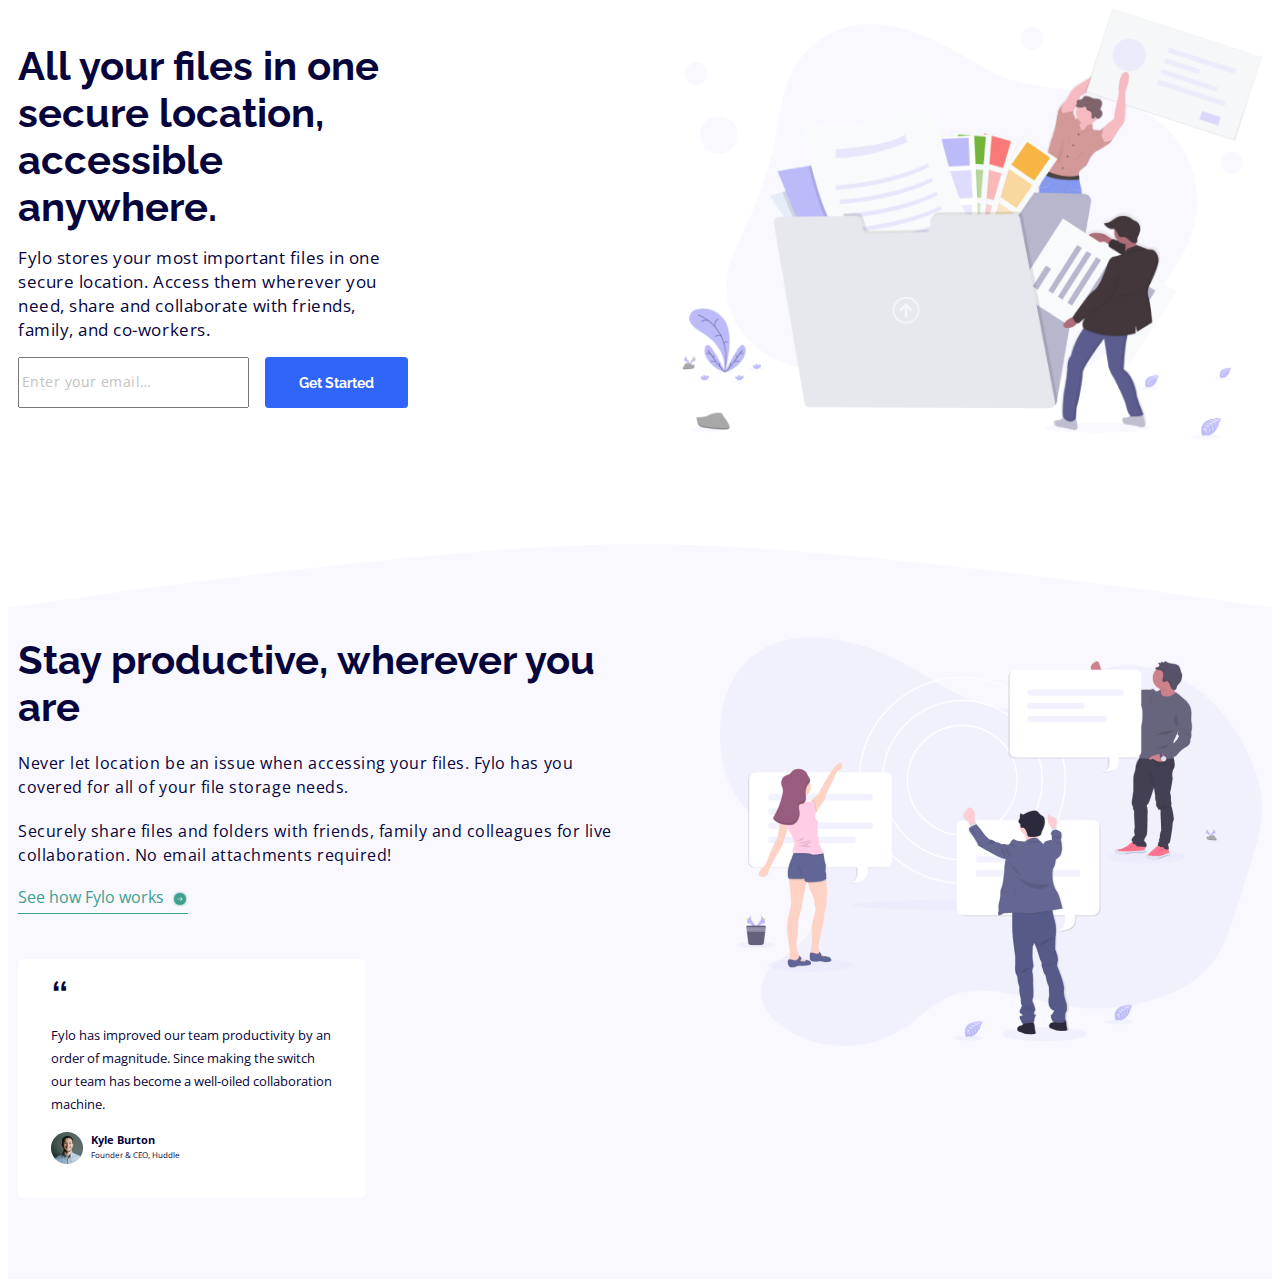
==== index.html @ bfa0b504 "Muraz's change" ====
<!DOCTYPE html>
<html lang="en">

<head>
    <meta charset="UTF-8">
    <meta name="viewport" content="width=device-width, initial-scale=1.0">
    <link rel="stylesheet" href="css/style.css">
    <link rel="preconnect" href="https://fonts.googleapis.com">
    <link rel="preconnect" href="https://fonts.gstatic.com" crossorigin>
    <link
        href="https://fonts.googleapis.com/css2?family=Nunito+Sans:ital,opsz,wght@0,6..12,200..1000;1,6..12,200..1000&family=Open+Sans:wght@300..800&family=Raleway:ital,wght@0,100..900;1,100..900&display=swap"
        rel="stylesheet">
    <title>Document</title>
</head>

<body>
    <section class="access">
        <div class="text_side">
            <div class="heading">
                All your files in one secure location, accessible anywhere.
            </div>
            <div class="text">Fylo stores your most important files in one secure location. Access them wherever you
                need, share and collaborate with friends, family, and co-workers.</div>
            <div class="email_button">
                <input type="email" name="" id="" placeholder="Enter your email…">
                <button>Get Started</button>
            </div>
        </div>
        <div class="pic_side"><img src="img/access.png" alt="access"></div>
    </section>
    <section class="productive">
        <div class="text_side">
            <div class="heading">Stay productive, wherever you are</div>
            <div class="text1">Never let location be an issue when accessing your files. Fylo has you covered for all
                of your file storage needs.</div>
            <div class="text2">Securely share files and folders with friends, family and colleagues for live
                collaboration. No email attachments required!</div>
            <div class="link"><a href="">
                    <p>See how Fylo works </p><img src="img/direction.svg" alt="">
                </a></div>
            <div class="comment_custom">
                <div class="quotation_mark">“</div>
                <div class="text">Fylo has improved our team productivity by an order of magnitude. Since making the
                    switch our team has become a well-oiled collaboration machine.</div>
                <div class="custom_info">
                    <div class="custom_pic"><img src="img/man.png" alt="man"></div>
                    <div class="name_duty">
                        <div class="name_surname">Kyle Burton</div>
                        <div class="duty">Founder & CEO, Huddle</div>
                    </div>
                </div>
            </div>
        </div>
        <div class="pic_side"><img src="img/productive.png" alt=""></div>
    </section>
</body>

</html>
---- css/style.css ----
.access{
    padding: 0 80px 164px 80px;
    display: flex;
    justify-content: space-between;
    align-items: center;
}

.access>.text_side{
    display: flex;
    flex-direction: column;
    gap: 15px;
    max-width: 490px;
}

.access>.text_side>.heading{
    font-family: "Raleway", sans-serif;
    font-weight: 700;
    font-size: 40px;
    line-height: 46.96px;
    color: #07043B;
}

.access>.text_side > .text{
    font-family: "Open Sans", sans-serif;
    font-weight: 400;
    font-size: 17px;
    line-height: 24px;
    letter-spacing: 0.53px;
    color: #07043B;
}
.email_button{
    display: flex;
    gap: 16px;
}
.email_button > input{
    width: 320px;
    height: 45px;
}

.email_button > input::placeholder{
    color: #C2C2C2;
    font-family: "Open Sans", sans-serif;
    font-weight: 400;
    font-size: 14px;
    line-height: 19.07px;
    letter-spacing: 0.44px;
}

.email_button > button{
    cursor: pointer;
    color: #FFFFFF;
    width: 200px;
    font-family: "Raleway", sans-serif;
    font-weight: 700;
    font-size: 14px;
    line-height: 16.44px;
    background-color: #2F65F8;
    border-radius: 3.13px;
    border: solid #2F65F8 1px;
}



.productive{
    padding: 178px 80px 107px 80px;
    background-image: url("/img/background.png");
    background-repeat: no-repeat;
    background-size: cover;
    display: flex;
    justify-content: space-between;
    gap: 140px;
}

.productive> .text_side{
    display: flex;
    flex-direction: column;
    gap: 20px;
}

.productive> .text_side> .heading{
    color:#07043B;
    font-family: "Raleway", sans-serif;
    font-weight: 700;
    font-size: 40px;
    line-height: 46.96px;
}

.productive>.text_side > .text1, .text2{
    font-family: "Open Sans", sans-serif;
    font-weight: 400;
    font-size: 16px;
    line-height: 24px;
    letter-spacing: 0.53px;
    color: #07043B;
}

.productive>.text_side >.link{
    width: max-content;
    border-bottom: solid 1px #3DA08F;
}
.productive>.text_side >.link:hover{
    border-bottom: solid 1px #71DFCC;
}

.link> a{
    font-family: "Open Sans", sans-serif;
    font-weight: 400;
    font-size: 16px;
    display: flex;
    align-items: center;
    gap: 8px;
    color: #3DA08F;
    text-decoration: none;
    line-height: 21.79px;
}

.link> a:hover{
    color: #71DFCC;
}
.link> a>p{
    margin-top: 0;
    margin-bottom: 5px;
}

.link> a>img{
    margin-bottom: 3px;
}
.comment_custom{
    background-color: #FFFFFF;
    padding: 30px 33px;
    width: 281px;
    border-radius: 5px;
    display: flex;
    flex-direction: column;
    gap: 16px;
    margin-top: 25px;
}
.quotation_mark{
    font-family: "Nunito Sans", sans-serif;
    font-weight: 400;
    font-size: 45px;
    line-height: 19px;
    color: #07043B;
}

.comment_custom > .text{
    font-family: "Open Sans", sans-serif;
    font-weight: 400;
    font-size: 13px;
    line-height: 23px;
    color: #07043B;
}

.custom_info{
    display: flex;
    gap: 8px;
}

.name_surname{
    font-family: "Open Sans", sans-serif;
    font-weight: 700;
    font-size: 11px;
    line-height: 14.98pxpx;
    color: #07043B;
}

.duty{
    font-family: "Open Sans", sans-serif;
    font-weight: 400;
    font-size: 8px;
    line-height: 15px;
    color: #07043B;
}

@media only screen and (max-width: 1280px){
    .access{
        padding: 0 10px 100px 10px;
    }
    .access>.text_side{
        max-width: 390px;
    }
    .access > .pic_side >img{
        max-width: 583px;
    }
    .productive{
        padding: 93px 10px 81px 10px;
        gap: 85px;
    }
}
@media only screen and (max-width: 1024px){
    .access{
        padding: 98px 27px 164px 27px;
        display: flex;
        flex-direction: column-reverse;
        gap: 55px;
        align-items: center;
    }
    .access>.text_side{
        text-align: center;
    }
    .access>.text_side>.heading{
        font-size: 24px;
        line-height: 36px;
    }
    .access>.text_side > .text{
        font-size: 14px;
        line-height: 21px;
    }
    .email_button{
        display: flex;
        flex-direction: column;
        gap: 16px;
    }
    .email_button > input{
        width: 100%;
        height: 40px;
    }
    .email_button > button{
        width: 102%;
        height: 40px;
    }
    .pic_side{
        width: 100%;
        display: flex;
        justify-content: center;
    }

    .access > .pic_side >img{
        width: 100%;
    }
    .productive{
        background-size: contain;
        padding: 93px 27px 81px 27px;
        flex-direction: column-reverse;
        gap: 87px;
    }
    .productive> .text_side> .heading{
        font-size: 16px;
        line-height: 24px;
    }
    .productive>.text_side > .text1, .text2{
        font-size: 14px;
        line-height: 21px;
        color: #615F7E;
    }
    .link> a{
        font-size: 12px;
        display: flex;
        align-items: center;
        gap: 8px;
        line-height: 16.34px;
    }
    .comment_custom{
        padding: 26px 12.84px 18.62px 25.96px;
        width: max-content;
        gap: 16px;
        margin-top: 25px;
    }
    .quotation_mark{
        font-size: 35.39px;
    }
    .comment_custom > .text{
        width: 246px;
        font-size: 10px;
        line-height: 18px;
    }
    .name_surname{
        font-size: 9px;
        line-height: 12.26px;
    }
    .duty{
        font-size: 6px;
        line-height: 11.8px;
    }
}
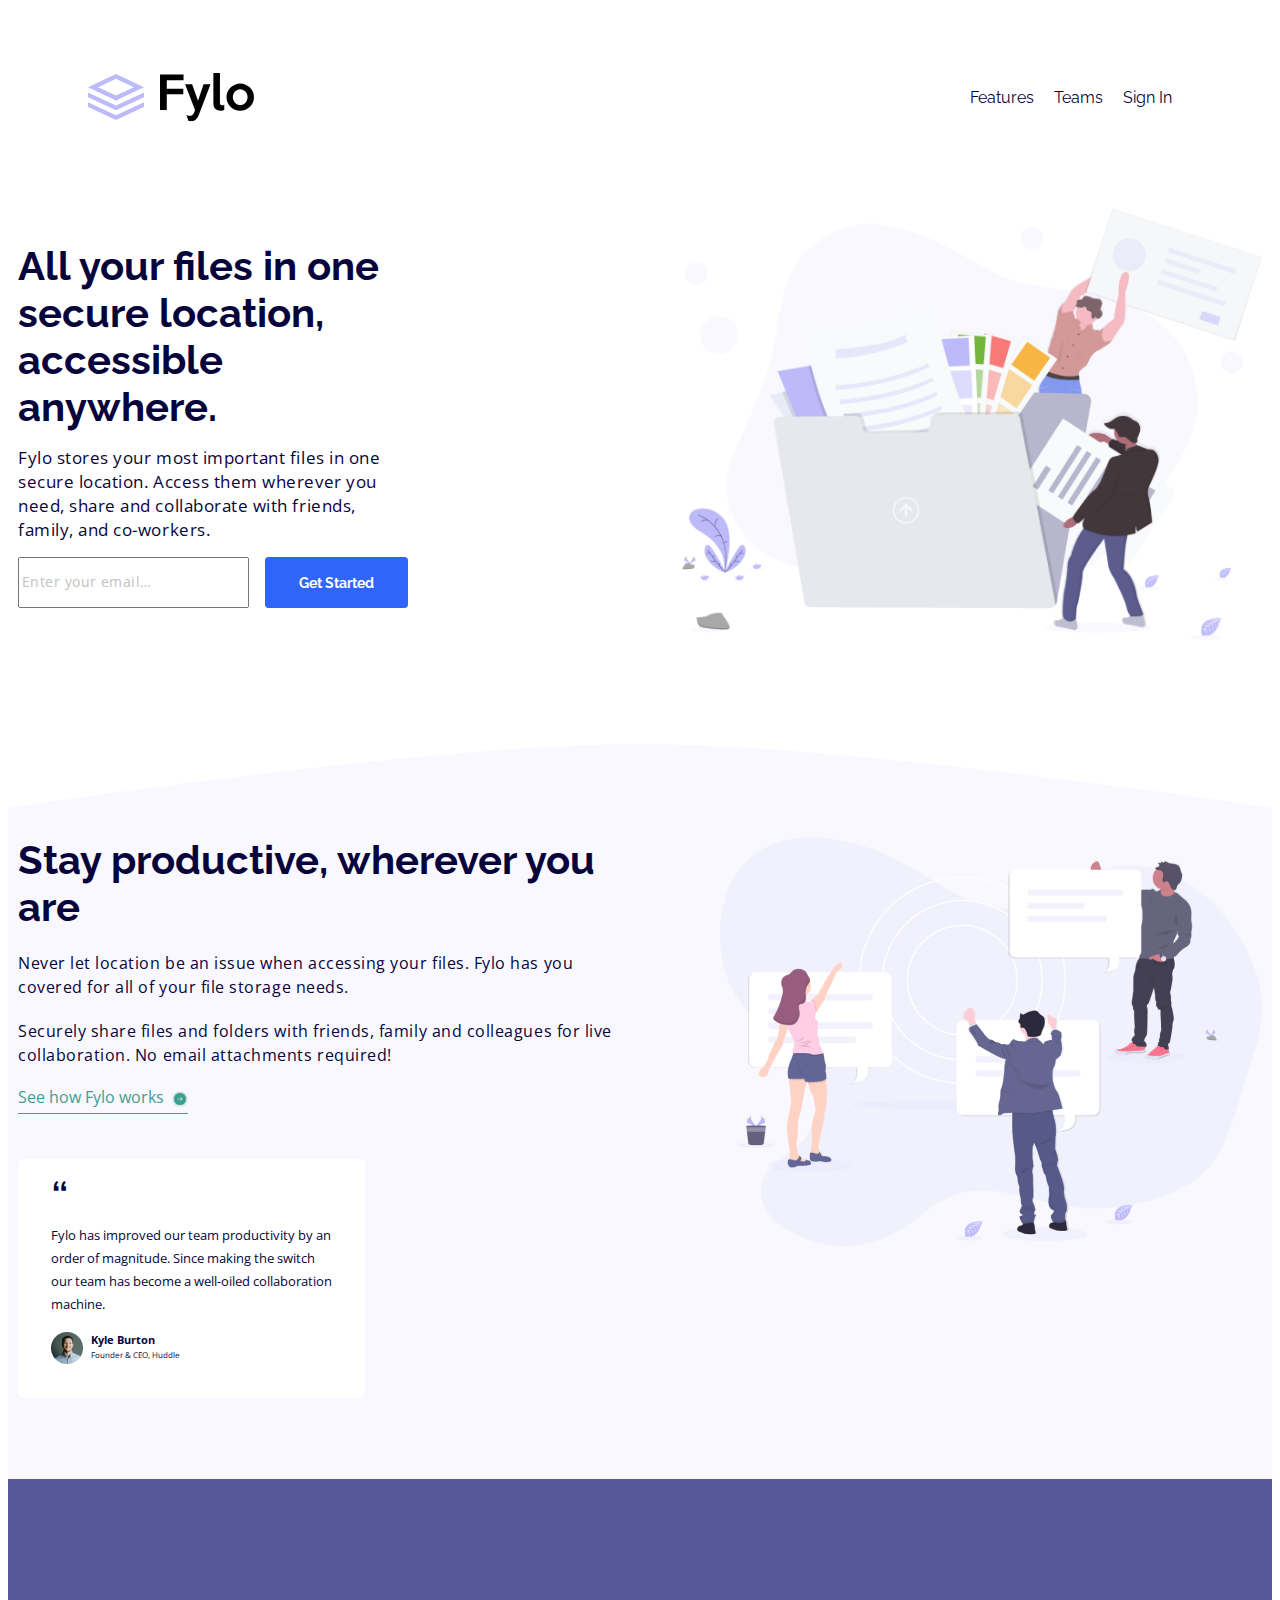
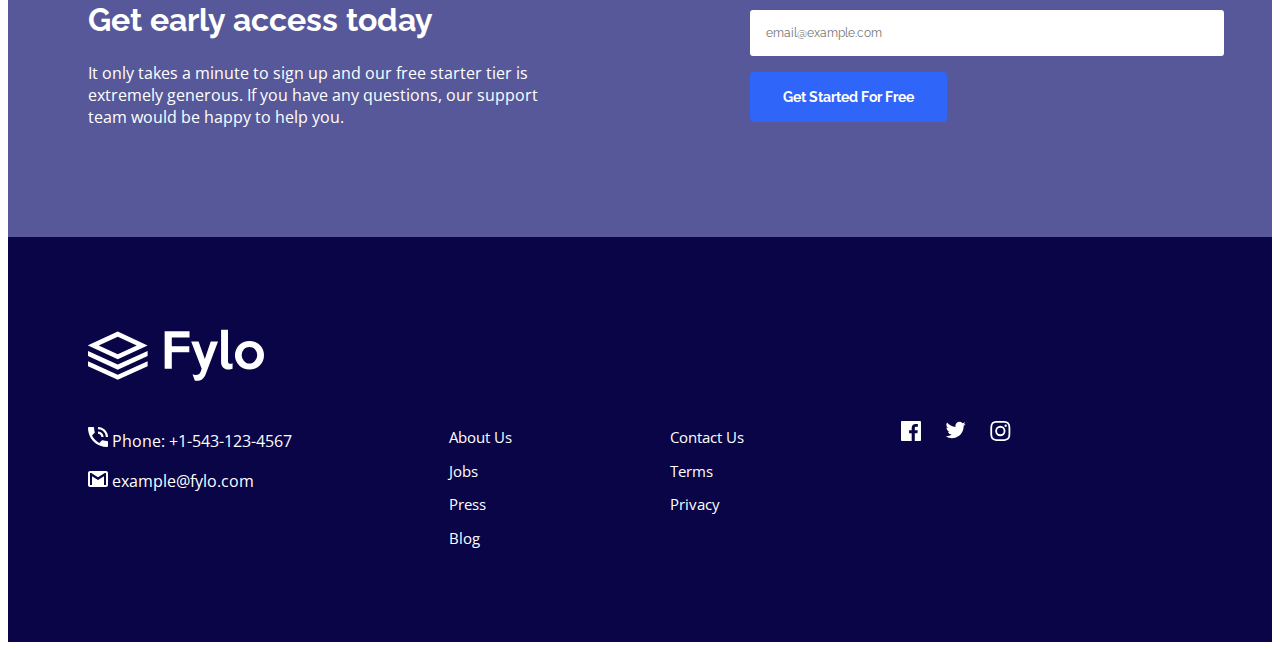
==== commit be320726: "finaly changes" ====
--- a/index.html
+++ b/index.html
@@ -14,6 +14,18 @@
 </head>
 
 <body>
+     <!-- header  -->
+    <header>
+        <div class="logo">
+          <img src="img/Group 5.svg" alt="Logo">
+        </div>
+        <nav>
+          <a href="#">Features</a>
+          <a href="#">Teams</a>
+          <a href="#">Sign In</a>
+        </nav>
+    </header>
+     <!-- All your files in one secure location, accessible anywhere.  -->
     <section class="access">
         <div class="text_side">
             <div class="heading">
@@ -28,6 +40,7 @@
         </div>
         <div class="pic_side"><img src="img/access.png" alt="access"></div>
     </section>
+    <!--  Stay productive, wherever you are  -->
     <section class="productive">
         <div class="text_side">
             <div class="heading">Stay productive, wherever you are</div>
@@ -53,6 +66,66 @@
         </div>
         <div class="pic_side"><img src="img/productive.png" alt=""></div>
     </section>
+    <!-- Get early access today -->
+    <section class="early">
+        <div class="early__container">
+          <div class="early__text">
+            <h1>Get early access today</h1>
+            <p>
+              It only takes a minute to sign up and our free starter tier is extremely generous. If you have any
+              questions, our support team would be happy to help you.
+            </p>
+          </div>
+          <div class="early__input">
+            <form action="#" method="post">
+              <input type="text" name="email" placeholder="email@example.com">
+              <button type="submit" class="button">Get Started For Free</button>
+            </form>
+          </div>
+        </div>
+      </section>
+     <!-- footer  -->
+    <footer class="footer">
+        <div class="footer__logo">
+          <a href="#">
+            <img src="img/logo.svg" alt="Fylo logo">
+          </a>
+        </div>
+        <div class="container container--pall">
+          <div class="footer__info">
+            <div class="footer__contact">
+              <div>
+                <img src="img/icon-phone.svg" alt="icon-phone" width="20px" height="auto"> Phone: +1-543-123-4567
+              </div>
+              <div>
+                <img src="img/icon-email.svg" alt="icon-email" width="20px" height="auto"> example@fylo.com
+              </div>
+            </div>
+            <div class="footer__links col1">
+              <a href="#">About Us</a>
+              <a href="#">Jobs</a>
+              <a href="#">Press</a>
+              <a href="#">Blog</a>
+            </div>
+            <div class="footer__links col2">
+              <a href="#">Contact Us</a>
+              <a href="#">Terms</a>
+              <a href="#">Privacy</a>
+            </div>
+            <div class="footer__social">
+              <a href="#">
+                <img src="img/icon-facebook.svg" alt="icon-facebook">
+              </a>
+              <a href="#">
+                <img src="img/icon-twitter.svg" alt="icon-twitter">
+              </a>
+              <a href="#">
+                <img src="img/icon-instagram.svg" alt="icon-instagram">
+              </a>
+            </div>
+          </div>
+        </div>
+    </footer>
 </body>
 
 </html>--- a/css/style.css
+++ b/css/style.css
@@ -1,3 +1,42 @@
+/* header */
+
+header {
+    background-color: white;
+    padding: 65px 80px 86px;
+    display: flex;
+    justify-content: space-between;
+    align-items: center;
+}
+
+.logo {
+    font-size: 2rem;
+    display: flex;
+    align-items: center;
+    margin-right: auto; 
+}
+
+.logo img {
+    width: 100%;
+    height: auto;
+    margin-right: 10px;
+}
+
+nav {
+    display: flex;
+    margin-left: auto; 
+}
+
+nav a {
+    font-family: "Raleway", sans-serif;
+    font-weight: 400;
+    font-size: 16px;
+    text-decoration: none;
+    color: #07043B;
+    margin-right: 20px;
+}
+
+/* All your files in one secure location, accessible anywhere. */
+
 .access{
     padding: 0 80px 164px 80px;
     display: flex;
@@ -57,9 +96,14 @@
     background-color: #2F65F8;
     border-radius: 3.13px;
     border: solid #2F65F8 1px;
-}
-
-
+    transition: background-color 0.3s ease-in-out, color 0.3s ease-in-out;
+}
+
+.email_button > button:hover{
+    background-color: #6C9BFF;
+}
+
+/* Stay productive, wherever you are */
 
 .productive{
     padding: 178px 80px 107px 80px;
@@ -172,7 +216,136 @@
     color: #07043B;
 }
 
+/* Get early access today */
+
+.early {
+    background-color: #575899;
+    color: #fff;
+    text-align: center;
+    padding: 100px 80px 85px;
+    bottom: 0;
+    margin-block-start: auto;
+}
+.early__container {
+    display: flex;
+    justify-content: space-between;
+    align-items: center;
+    max-width: 100%;
+}
+
+.early__text {
+    text-align: left;
+    color: #fff;
+    
+    flex:1;
+    margin-right: 1rem;
+    max-width: 487px;
+}
+
+.early__text h1 {
+    font-family: "Raleway", sans-serif;
+    font-size: 32px;
+    margin-bottom: 1.5rem;
+}
+
+.early__text p {
+    font-family: "Open Sans", sans-serif;
+    font-size: 16px;
+    margin-bottom: 1.5rem;
+}
+
+.early__input {
+    display: flex;
+    flex-direction: column;
+    width: 40%;
+}
+
+.early__input input {
+    font-family: "Raleway", sans-serif;
+    font-weight: 400;
+    font-size: 12px;
+    outline: none;
+    border: none;
+    margin-bottom: 1rem;
+    padding: 1rem;
+    width: 100%;
+    height:30% ;
+    border-radius: 3px;
+}
+
+.early__input .button {
+    display: flex;
+    padding: 1rem 2rem;
+    background-color: #2F65F8;
+    color: #fff;
+    font-family: "Raleway", sans-serif;
+    font-size: 14px;
+    font-weight: 700;
+    text-decoration: none;
+    text-align: center;
+    border-radius: 3.13px;
+    border: solid #2F65F8 1px;
+    transition: background-color 0.3s ease-in-out, color 0.3s ease-in-out;
+}
+
+.early__input .button:hover {
+    background-color: #6C9BFF;
+    color: #fff;
+}
+
+/* footer */
+
+.footer {
+    background-color: #090546; 
+    padding: 92px 261px 86px 80px
+}
+.footer__logo{
+    margin-bottom: 36px;
+}
+.footer__info {
+    display: flex;
+    justify-content: space-between;
+    gap: 1rem;
+}
+.footer__contact {
+    display: flex;
+    flex-direction: column ;
+    line-height: 2.50rem;
+    color: #fff;
+    font-family: "Open Sans", sans-serif;
+    font-weight: 400;
+    font-size: 16px;
+}
+.footer__links {
+    font-family: "Open Sans", sans-serif;
+    font-weight: 400;
+    font-size: 16px;
+    display: flex;
+    flex-direction: column;
+    font-size: 0.9375rem;
+}
+.footer__links a {
+    line-height: 2.25 ;
+    color: white;
+    transition: color 250ms ease-in-out;
+    text-decoration:none;
+}
+.footer__links a:hover {
+    color: #6C9BFF;
+}
+.footer__social {
+    display: flex;
+    justify-content: center; 
+}
+.footer__social a:hover img {
+    filter: invert(50%) sepia(50%) saturate(5220%) hue-rotate(214deg) brightness(103%) contrast(101%);
+}
+.footer__social a:not(:last-child) {
+    margin-right: 1.5rem;
+}
+
 @media only screen and (max-width: 1280px){
+    /* All your files in one secure location, accessible anywhere. */
     .access{
         padding: 0 10px 100px 10px;
     }
@@ -182,12 +355,19 @@
     .access > .pic_side >img{
         max-width: 583px;
     }
+    /* Stay productive, wherever you are */
     .productive{
         padding: 93px 10px 81px 10px;
         gap: 85px;
     }
 }
 @media only screen and (max-width: 1024px){
+    /* header */
+    header {
+        padding: 60px 27px 70px;
+    }
+
+    /* All your files in one secure location, accessible anywhere. */
     .access{
         padding: 98px 27px 164px 27px;
         display: flex;
@@ -228,6 +408,9 @@
     .access > .pic_side >img{
         width: 100%;
     }
+
+    /* Stay productive, wherever you are */
+
     .productive{
         background-size: contain;
         padding: 93px 27px 81px 27px;
@@ -272,4 +455,41 @@
         font-size: 6px;
         line-height: 11.8px;
     }
+
+    /* Get early access today */
+
+    .early__container {
+        flex-direction: column;
+        align-items:center;
+        text-align: center;
+    }
+
+    .early__text {
+        max-width: 100%;
+        text-align: center;
+        margin: 0;
+        
+    }
+    .early__input{
+        width: 390px;
+
+        margin-bottom: 1rem; 
+    }
+    .early__input .button{
+        width: 108%;
+    }
+
+    /* footer */
+
+    .footer__info {
+      flex-direction: column;
+      margin-right: 0;
+    }
+      .footer__contact {
+      margin-bottom: 1rem;
+    }
+    .footer__social {
+      justify-content: center; 
+      margin-top: 1rem; 
+    }
 }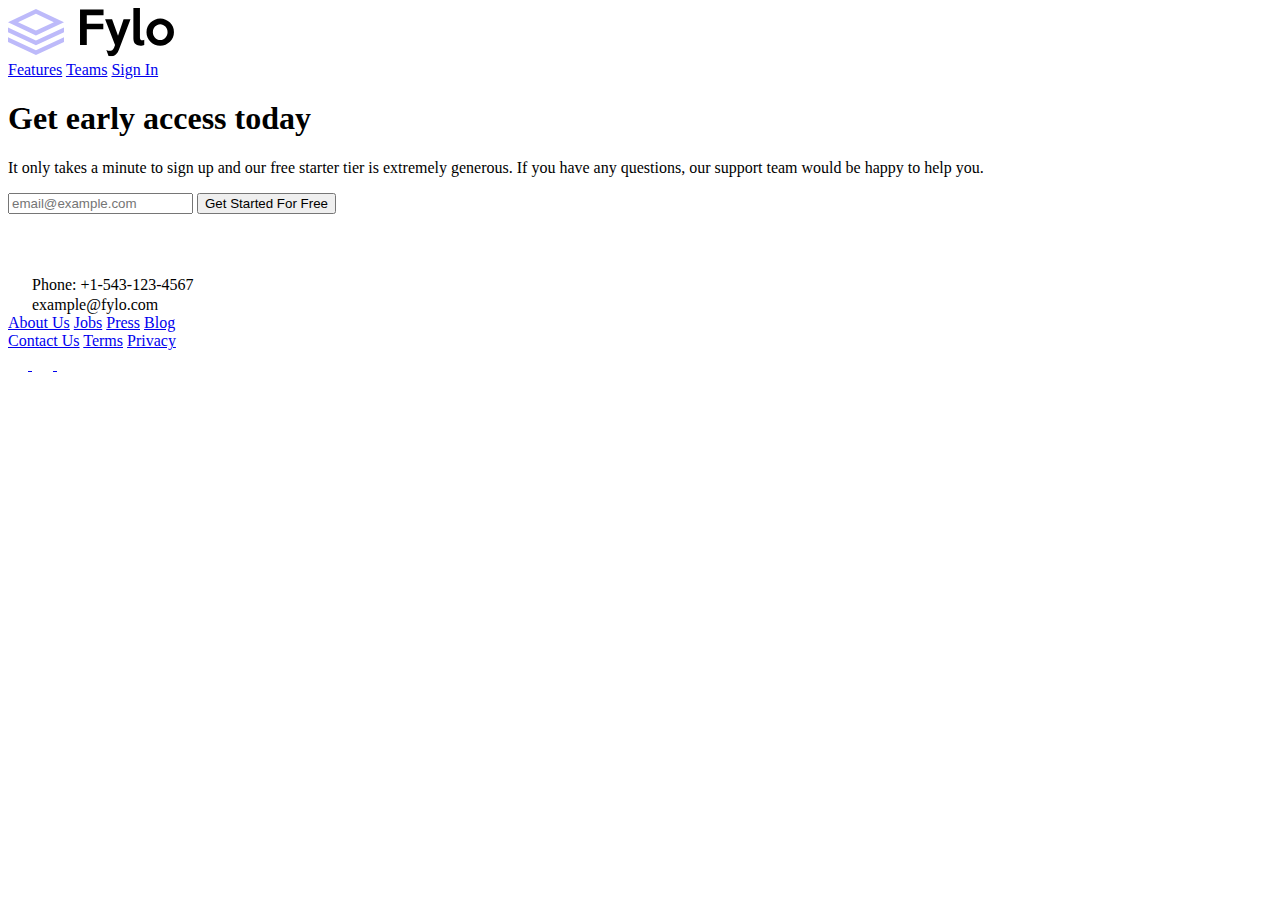
==== commit a6701b3b: "Update index.html" ====
--- a/index.html
+++ b/index.html
@@ -1,131 +1,79 @@
-<!DOCTYPE html>
-<html lang="en">
-
-<head>
-    <meta charset="UTF-8">
-    <meta name="viewport" content="width=device-width, initial-scale=1.0">
-    <link rel="stylesheet" href="css/style.css">
-    <link rel="preconnect" href="https://fonts.googleapis.com">
-    <link rel="preconnect" href="https://fonts.gstatic.com" crossorigin>
-    <link
-        href="https://fonts.googleapis.com/css2?family=Nunito+Sans:ital,opsz,wght@0,6..12,200..1000;1,6..12,200..1000&family=Open+Sans:wght@300..800&family=Raleway:ital,wght@0,100..900;1,100..900&display=swap"
-        rel="stylesheet">
-    <title>Document</title>
-</head>
-
-<body>
-     <!-- header  -->
-    <header>
-        <div class="logo">
-          <img src="img/Group 5.svg" alt="Logo">
-        </div>
-        <nav>
-          <a href="#">Features</a>
-          <a href="#">Teams</a>
-          <a href="#">Sign In</a>
-        </nav>
-    </header>
-     <!-- All your files in one secure location, accessible anywhere.  -->
-    <section class="access">
-        <div class="text_side">
-            <div class="heading">
-                All your files in one secure location, accessible anywhere.
-            </div>
-            <div class="text">Fylo stores your most important files in one secure location. Access them wherever you
-                need, share and collaborate with friends, family, and co-workers.</div>
-            <div class="email_button">
-                <input type="email" name="" id="" placeholder="Enter your email…">
-                <button>Get Started</button>
-            </div>
-        </div>
-        <div class="pic_side"><img src="img/access.png" alt="access"></div>
-    </section>
-    <!--  Stay productive, wherever you are  -->
-    <section class="productive">
-        <div class="text_side">
-            <div class="heading">Stay productive, wherever you are</div>
-            <div class="text1">Never let location be an issue when accessing your files. Fylo has you covered for all
-                of your file storage needs.</div>
-            <div class="text2">Securely share files and folders with friends, family and colleagues for live
-                collaboration. No email attachments required!</div>
-            <div class="link"><a href="">
-                    <p>See how Fylo works </p><img src="img/direction.svg" alt="">
-                </a></div>
-            <div class="comment_custom">
-                <div class="quotation_mark">“</div>
-                <div class="text">Fylo has improved our team productivity by an order of magnitude. Since making the
-                    switch our team has become a well-oiled collaboration machine.</div>
-                <div class="custom_info">
-                    <div class="custom_pic"><img src="img/man.png" alt="man"></div>
-                    <div class="name_duty">
-                        <div class="name_surname">Kyle Burton</div>
-                        <div class="duty">Founder & CEO, Huddle</div>
-                    </div>
-                </div>
-            </div>
-        </div>
-        <div class="pic_side"><img src="img/productive.png" alt=""></div>
-    </section>
-    <!-- Get early access today -->
-    <section class="early">
-        <div class="early__container">
-          <div class="early__text">
-            <h1>Get early access today</h1>
-            <p>
-              It only takes a minute to sign up and our free starter tier is extremely generous. If you have any
-              questions, our support team would be happy to help you.
-            </p>
-          </div>
-          <div class="early__input">
-            <form action="#" method="post">
-              <input type="text" name="email" placeholder="email@example.com">
-              <button type="submit" class="button">Get Started For Free</button>
-            </form>
-          </div>
-        </div>
-      </section>
-     <!-- footer  -->
-    <footer class="footer">
-        <div class="footer__logo">
-          <a href="#">
-            <img src="img/logo.svg" alt="Fylo logo">
-          </a>
-        </div>
-        <div class="container container--pall">
-          <div class="footer__info">
-            <div class="footer__contact">
-              <div>
-                <img src="img/icon-phone.svg" alt="icon-phone" width="20px" height="auto"> Phone: +1-543-123-4567
-              </div>
-              <div>
-                <img src="img/icon-email.svg" alt="icon-email" width="20px" height="auto"> example@fylo.com
-              </div>
-            </div>
-            <div class="footer__links col1">
-              <a href="#">About Us</a>
-              <a href="#">Jobs</a>
-              <a href="#">Press</a>
-              <a href="#">Blog</a>
-            </div>
-            <div class="footer__links col2">
-              <a href="#">Contact Us</a>
-              <a href="#">Terms</a>
-              <a href="#">Privacy</a>
-            </div>
-            <div class="footer__social">
-              <a href="#">
-                <img src="img/icon-facebook.svg" alt="icon-facebook">
-              </a>
-              <a href="#">
-                <img src="img/icon-twitter.svg" alt="icon-twitter">
-              </a>
-              <a href="#">
-                <img src="img/icon-instagram.svg" alt="icon-instagram">
-              </a>
-            </div>
-          </div>
-        </div>
-    </footer>
-</body>
-
-</html>+<!DOCTYPE html>
+<html lang="en">
+<head>
+  <meta charset="UTF-8">
+  <meta name="viewport" content="width=device-width, initial-scale=1.0">
+  <title> Fylo landing page</title>
+  <link rel="stylesheet" href="footer.css">
+  <header>
+    <div class="logo">
+      <img src="img/Group 5.svg" alt="Logo">
+    </div>
+    <nav>
+      <a href="#">Features</a>
+      <a href="#">Teams</a>
+      <a href="#">Sign In</a>
+    </nav>
+    </header>
+</head>
+<body>
+  <section class="access">
+    <div class="access__container">
+      <div class="access__text">
+        <h1>Get early access today</h1>
+        <p>
+          It only takes a minute to sign up and our free starter tier is extremely generous. If you have any 
+          questions, our support team would be happy to help you.
+        </p>
+      </div>
+      <div class="access__input">
+        <form action="process_form.php" method="post">
+          <input type="text" name="email" placeholder="email@example.com">
+          <button type="submit" class="button">Get Started For Free</button>
+        </form>
+      </div> 
+    </div>
+  </section>
+    </body>
+    <footer class="footer">
+      <div class="footer__logo">
+        <a href="#">
+          <img src="img/logo.svg" alt="Fylo logo">
+        </a>
+      </div>
+      <div class="container container--pall">
+        <div class="footer__info">
+          <div class="footer__contact">
+            <div>
+             <img src="img/icon-phone.svg" alt="icon-phone" width="20px" height="auto"> Phone: +1-543-123-4567
+            </div>
+            <div>
+             <img src="img/icon-email.svg" alt="icon-email" width="20px" height="auto">  example@fylo.com
+            </div>
+          </div>
+          <div class="footer__links col1">
+            <a href="#">About Us</a>
+            <a href="#">Jobs</a>
+            <a href="#">Press</a>
+            <a href="#">Blog</a>
+          </div>
+          <div class="footer__links col2">
+            <a href="#">Contact Us</a>
+            <a href="#">Terms</a>
+            <a href="#">Privacy</a>
+          </div>
+          <div class="footer__social">
+            <a href="#">
+              <img src="img/icon-facebook.svg" alt="icon-facebook">
+            </a>
+            <a href="#">
+              <img src="img/icon-twitter.svg" alt="icon-twitter">
+            </a>
+            <a href="#">
+              <img src="img/icon-instagram.svg" alt="icon-instagram">
+            </a>
+          </div>
+        </div>
+      </div> 
+    </footer>
+    </html>  
